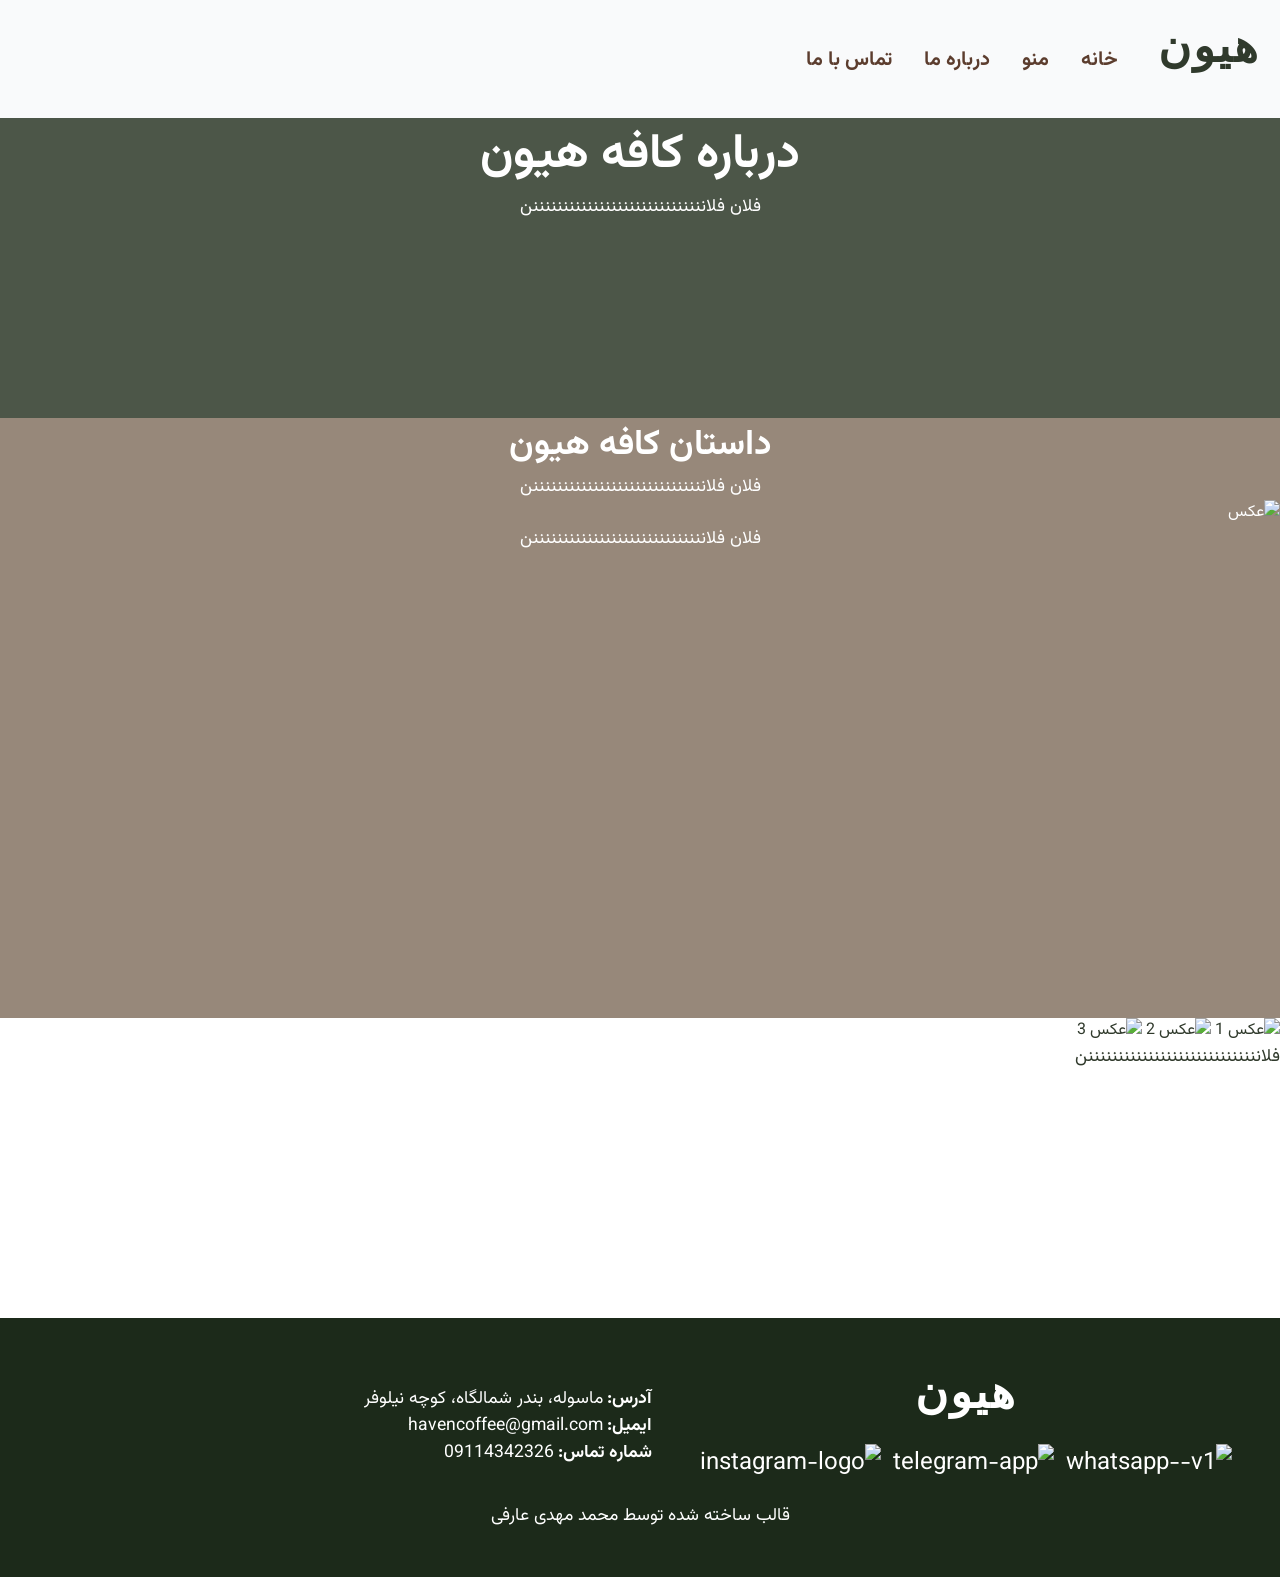
==== about.html @ e521d9e0 "feat: add initial structure for about page" ====
<!DOCTYPE html>
<html lang="fa">

<head>
    <meta charset="UTF-8">
    <meta name="viewport" content="width=device-width, initial-scale=1.0">
    <meta name="description"
        content="کافه هیون، فضایی کلاسیک و آرامش بخش برای لحظاتی به یاد ماندنی. چای و قهوه ای ناب، محیطی دنج و صمیمی.">
    <meta name="robots" content="index, follow">
    <link rel="canonical" href="https://havencoffee.com/about.html">
    <title>About Haven Coffee | درباره کافه هیون</title>
    <link rel="stylesheet" href="./assets/css/base.css">
    <link rel="stylesheet" href="./assets/css/about.css">
</head>

<body>
    <header>
        <a href="homepage.html" class="header-haven-logo haven-logo text-center">هیون</a>
        <input type="checkbox" id="menu-toggle" class="menu-toggle">
        <label for="menu-toggle" class="menu-icon">☰</label>
        <nav aria-label="ناوبری اصلی سایت">
            <ul class="menu-items">
                <li><a href="homepage.html">خانه</a></li>
                <li><a href="menu.html">منو</a></li>
                <li><a href="about.html" aria-current="page">درباره ما</a></li>
                <li><a href="#">تماس با ما</a></li>
            </ul>
        </nav>
    </header>

    <main>
        <section class="about-haven">
            <h1 class="text-center">درباره کافه هیون</h1>
            <p class="text-center">فلان فلانننننننننننننننننننننننننننننن</p>
        </section>
        <section class="story-haven">
            <h2 class="text-center">داستان کافه هیون</h2>
            <p class="text-center">فلان فلانننننننننننننننننننننننننننننن</p>
            <img src="س" alt="عکس">
            <p class="text-center">فلان فلانننننننننننننننننننننننننننننن</p>
        </section>
        <section class="digits">
            <img src="s" alt="عکس 1">
            <img src="s" alt="عکس 2">
            <img src="s" alt="عکس 3">
            <p>فلانننننننننننننننننننننننننننننن</p>
        </section>
    </main>

    <footer>
        <div class="footer-main">
            <div class="footer-main-logo">
                <div class="footer-haven-logo haven-logo" style="color: var(--color-text-light);">هیون</div>
                <div class="haven-socials">
                    <a href="https://web.whatsapp.com/" aria-label="واتساپ کافه هیون"><img width="40" height="40"
                            src="https://img.icons8.com/color/48/whatsapp--v1.png" alt="whatsapp--v1" /></a>
                    <a href="https://telegram.org/" aria-label="تلگرام کافه هیون"><img width="40" height="40"
                            src="https://img.icons8.com/fluency/48/telegram-app.png" alt="telegram-app" /></a>
                    <a href="https://www.instagram.com/" aria-label="اینستاگرام کافه هیون"><img width="40" height="40"
                            src="https://img.icons8.com/3d-fluency/94/instagram-logo.png" alt="instagram-logo" /></a>
                </div>
            </div>

            <div class="footer-main-address" itemscope itemtype="https://schema.org/Organization">
                <p><strong>آدرس: </strong><span itemprop="address">ماسوله، بندر شمالگاه، کوچه نیلوفر</span></p>
                <p><strong>ایمیل: </strong><a href="mailto:havencoffee@gmail.com"
                        itemprop="email">havencoffee@gmail.com</a></p>
                <p><strong>شماره تماس: </strong><a href="tel:+989114342326" itemprop="telephone">09114342326</a></p>
            </div>
        </div>
        <p class="footer-detail text-center">قالب ساخته شده توسط محمد مهدی عارفی</p>
    </footer>
</body>

</html>
---- assets/css/base.css ----
@font-face {
  font-family: 'Vazirmatn';
  src: url('../fonts/Vazirmatn[wght].woff2') format('woff2 supports variations'),
       url('../fonts/Vazirmatn[wght].woff2') format('woff2-variations');
  font-weight: 100 900;
  font-style: normal;
  font-display: swap;
}

@font-face {
    font-family: 'Parastoo';
    src: url('../fonts/Parastoo-VariableFont_wght.ttf') format('ttf supports variations'),
    url('../fonts/Parastoo-VariableFont_wght.ttf') format('ttf-variations');
    font-weight: 400 700;
    font-style: normal;
    font-display: swap;
}

:root
{
    --color-body: #F5F0EB;
    --color-primary: #303A2C;
    --color-secondary: #F9FAFB;
    --color-text-dark: #3E2C1B;
    --color-warm: #F5E6D3;  
    --color-dark: #1C2A1A;
    --color-text-light: #FFFFFF;   
    --color-link: #5C3D2E;       
    --color-caption: #6B4F3A;   
    --color-accent: #D4A46A;
    --color-purple-dark: #331633;
    --color-green-dark: #064606;
    --color-black: #000000;
    --color-white: #ffffff;
    --font-primary: Vazirmatn, 'Segoe UI', Tahoma, Geneva, Verdana, sans-serif;
    --font-logo: 'Parastoo', 'Segoe UI', Tahoma, Geneva, Verdana, sans-serif;
}

*, *::before, *::after
{
    padding: 0;
    margin: 0;
    box-sizing: border-box;
}

html
{
    scroll-behavior: smooth;
}

body
{
    font-family: var(--font-primary);
    background-color: var(--color-body);
    color: var(--color-primary);
    direction: rtl;
    text-align: right;
    min-height: 100vh;
}

a
{
    text-decoration: none;
}

ul
{
    list-style: none;
}

h1
{
    font-size: 3rem;
}

h2
{
    font-size: 2.2rem;
}

h3 
{
    font-size: 1.5rem;
    font-weight: 700;
}

p
{
    font-size: 1.1rem;
}

.haven-logo
{
    font-family: var(--font-logo);
    font-weight: 700;
    font-size: 2.8rem;
    color: var(--color-primary);
    letter-spacing: 2px;
    line-height: 1.2;
}

/* utility classes */
/* flex */
.flex-center-row
{
    display: flex;
    justify-content: center;
    align-items: center;
}
.flex-center-col
{
    display: flex;
    flex-direction: column;
    justify-content: center;
    align-items: center;
}

/* text */
.text-center
{
    text-align: center;
}

/* spacing */
.margin-bottom
{
    margin-bottom: 1rem;
}

/* header */
body > header
{
    background-color: var(--color-secondary);
    padding: 1.25rem;
    font-size: 1.25rem;
    font-weight: bold;
    display: flex;
    gap: 2.5rem;
}
.header-haven-logo
{
    margin-bottom: 1.5rem;
}
.menu-toggle 
{
    display: none;
}
.menu-icon 
{
    display: none; 
    font-size: 2rem;
    cursor: pointer;
    color: var(--color-link);
    user-select: none;
}
.menu-items
{
    display: flex;
    gap: 2rem;
    margin-top: 1.5rem;
}
.menu-items a
{
    color: var(--color-link);
    font-size: 1.25rem;
    transition: color 0.3s, border-bottom 0.3s;
    border-bottom: 2px solid transparent;
    padding-bottom: 0.25rem;
}
.menu-items a:hover 
{
    color: #B8860B;
    border-bottom-color: #B8860B;
}

/* footer */
footer
{
    background-color: var(--color-dark);
    color: var(--color-text-light);
    font-size: 1.5rem;
    padding: 3rem;
}
footer a
{
    color: var(--color-text-light);
    transition: opacity 0.3s;
}
footer a:hover 
{
    opacity: 0.8;
    text-decoration: underline;
}
.footer-main
{
    display: flex;
    flex-wrap: wrap;
}
.haven-socials
{
    margin-top: 1.5rem;
    display: flex;
    gap: 0.75rem;
}
.footer-main-logo
{
    margin-left: 3rem;
}
.footer-haven-logo
{
    text-align: center;
}
.social-logo
{
    width: 50px;
    height: 50px;
    border-radius: 10%;
}
.footer-main-address
{
    margin-top: 1.2rem;
}
.footer-detail
{
    margin-top: 1.25rem;
}

/* responsive */
@media (max-width: 1024px)
{
    /* header */
    .menu-icon
    {
        display: block;
    }
    nav
    {
        display: none;
        width: 100%;
    }
    .menu-toggle:checked ~ nav
    {
        display: block;
    }
    .menu-items
    {
        flex-direction: column;
        gap: 1rem;
        margin-top: 1rem;
        padding: 1rem;
        border-radius: 12px;
        box-shadow: 0 4px 12px rgba(0, 0, 0, 0.05);
    }
    .menu-items a 
    {
        font-size: 1.1rem;
        padding: 0.5rem 0;
        border-bottom: 1px solid rgba(0, 0, 0, 0.05);
    }
    body > header 
    {
        flex-wrap: wrap;
        justify-content: space-between;
        align-items: center;
        padding: 1rem;
    }
    .header-haven-logo 
    {
        margin-bottom: 0.8rem;
        font-size: 2rem;
    }

    /* footer */
    footer 
    {
        padding: 2rem 1rem;
    }
    .footer-main 
    {
        flex-direction: column; 
        align-items: center; 
        gap: 2rem;
    }
    .footer-main-logo 
    {
        margin-left: 0; 
        display: flex;
        flex-direction: column;
        align-items: center;
    }
    .footer-haven-logo
    {
        font-size: 2rem;
    }
    .haven-socials 
    {
        margin-top: 1rem;
        gap: 1rem;
    }
    .footer-main-address 
    {

        text-align: center;
        margin-bottom: 2rem;
    }
    .footer-detail 
    {
        margin-top: 1.5rem;
    }
}
---- assets/css/about.css ----
/* about */
.about-haven
{
    background-color: #4C5648;
    color: var(--color-white);
    height: 300px;
}
.story-haven
{
    background-color: #97887A;
    color: var(--color-white);
    height: 600px;
}
.digits
{
    background-color: var(--color-white);
    height: 300px;
}
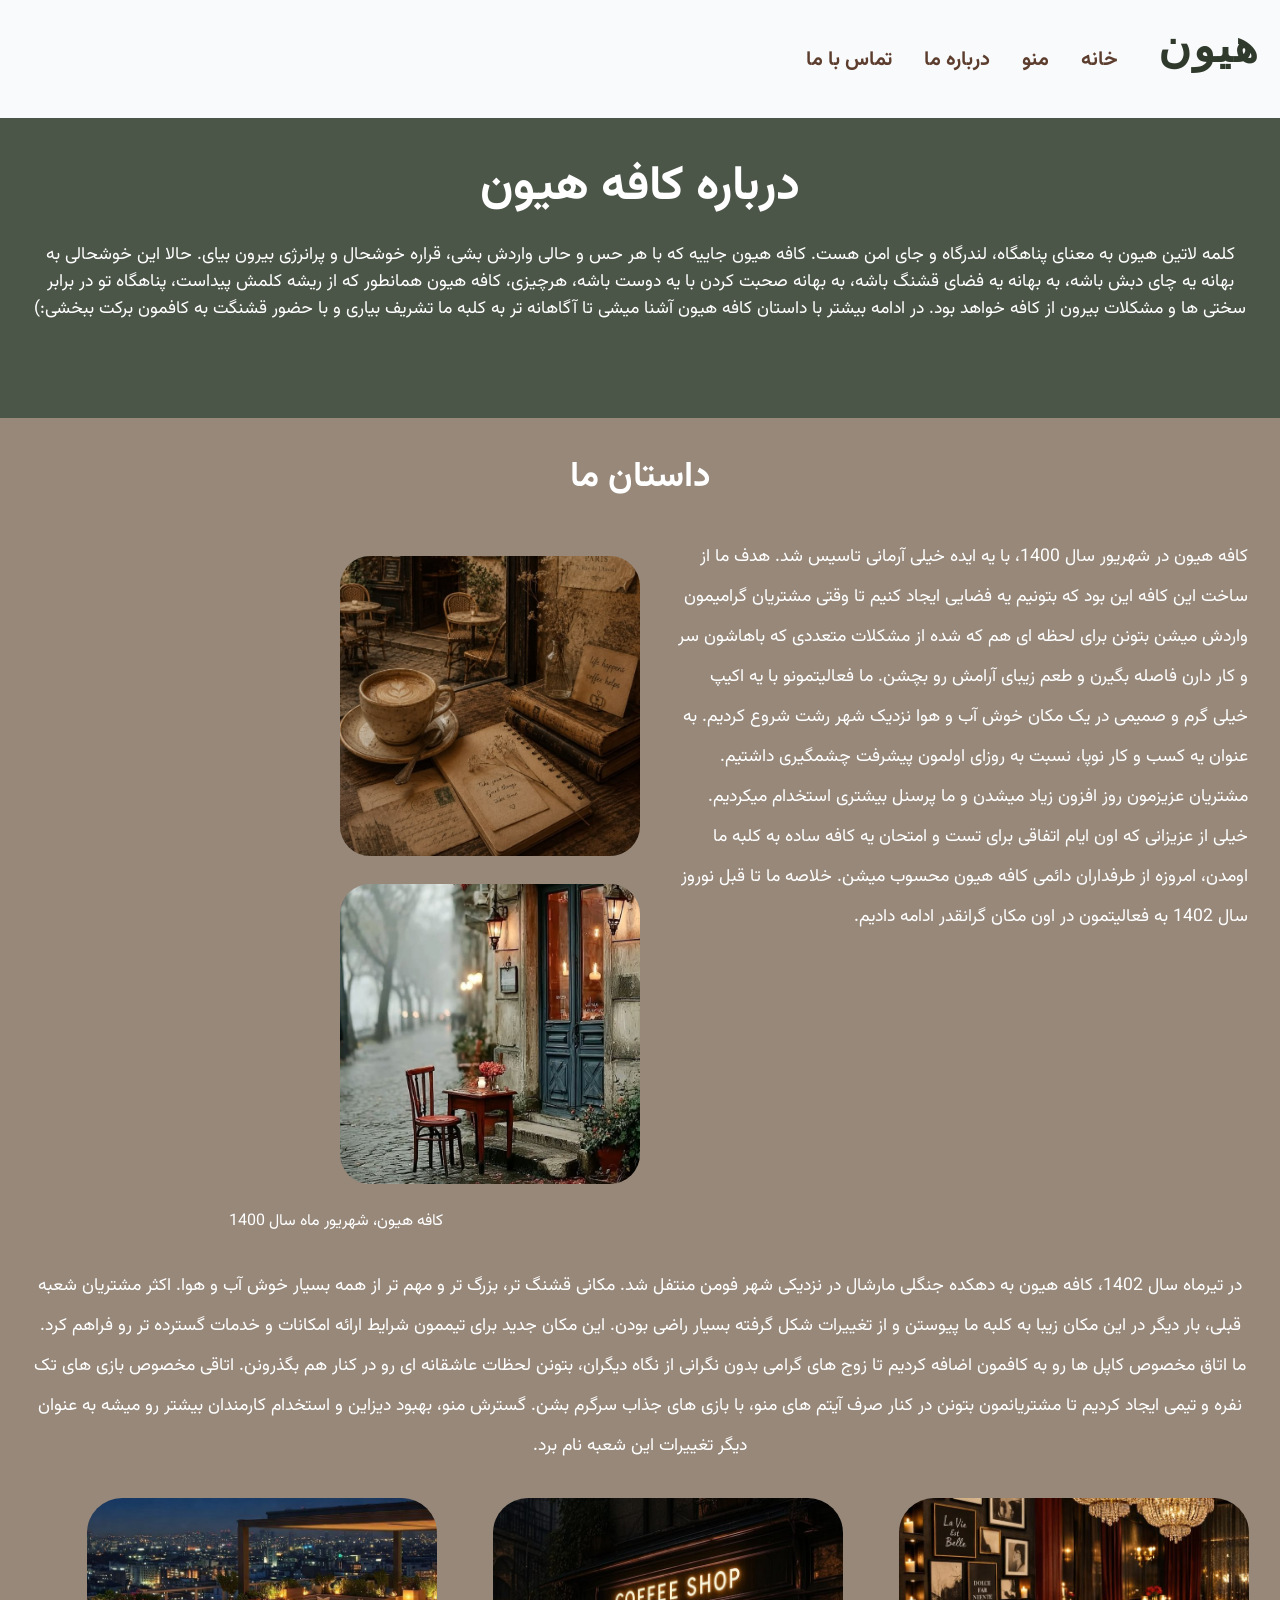
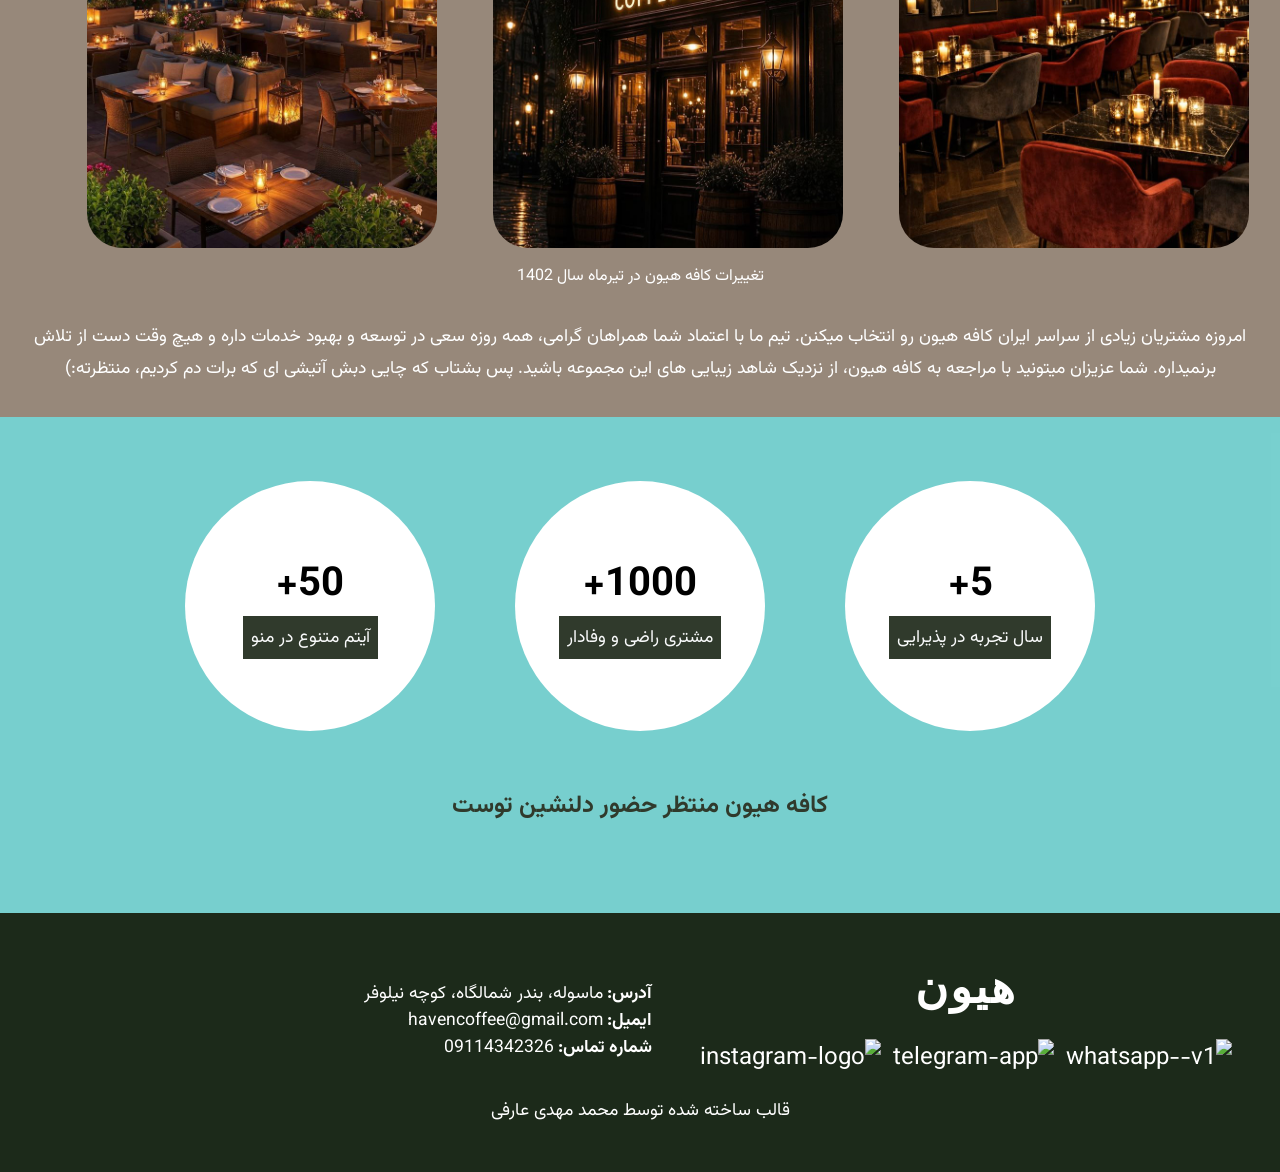
==== commit f3c8a126: "feat: add about page content and initial styles" ====
--- a/about.html
+++ b/about.html
@@ -31,19 +31,93 @@
     <main>
         <section class="about-haven">
             <h1 class="text-center">درباره کافه هیون</h1>
-            <p class="text-center">فلان فلانننننننننننننننننننننننننننننن</p>
+            <p class="text-center">کلمه لاتین هیون به معنای پناهگاه، لندرگاه و جای امن هست. کافه هیون جاییه که با هر
+                حس و حالی واردش بشی، قراره خوشحال و پرانرژی بیرون بیای.
+                حالا این خوشحالی به بهانه یه چای دبش باشه، به بهانه یه فضای قشنگ باشه، به بهانه صحبت کردن با یه دوست
+                باشه، هرچیزی، کافه هیون همانطور که از ریشه کلمش پیداست، پناهگاه تو در برابر سختی ها
+                و مشکلات بیرون از کافه خواهد بود. در ادامه بیشتر با داستان کافه هیون آشنا میشی تا آگاهانه تر
+                به کلبه ما تشریف بیاری و با حضور قشنگت به کافمون برکت ببخشی:)
+            </p>
         </section>
         <section class="story-haven">
-            <h2 class="text-center">داستان کافه هیون</h2>
-            <p class="text-center">فلان فلانننننننننننننننننننننننننننننن</p>
-            <img src="س" alt="عکس">
-            <p class="text-center">فلان فلانننننننننننننننننننننننننننننن</p>
+            <h2 class="text-center">داستان ما</h2>
+            <div class="story-1">
+                <div class="story-1-1">
+                    <p class="story-caption-1">کافه هیون در شهریور سال 1400، با یه ایده خیلی آرمانی تاسیس شد. هدف ما از
+                        ساخت این
+                        کافه این بود که
+                        بتونیم یه فضایی ایجاد کنیم تا وقتی مشتریان گرامیمون واردش میشن بتونن برای لحظه ای هم که
+                        شده
+                        از
+                        مشکلات
+                        متعددی که باهاشون سر و کار دارن فاصله بگیرن و طعم زیبای آرامش رو بچشن.
+                        ما فعالیتمونو با یه اکیپ خیلی گرم و صمیمی در یک مکان خوش آب و هوا نزدیک شهر رشت شروع کردیم.
+                        به عنوان یه کسب و کار نوپا، نسبت به روزای اولمون پیشرفت چشمگیری داشتیم.
+                        مشتریان عزیزمون روز افزون زیاد میشدن و ما پرسنل بیشتری استخدام میکردیم.
+                        خیلی از عزیزانی که اون ایام اتفاقی برای تست و امتحان یه کافه ساده به کلبه ما اومدن، امروزه از
+                        طرفداران دائمی
+                        کافه هیون محسوب میشن.
+
+                        خلاصه ما
+                        تا قبل نوروز سال 1402 به فعالیتمون در
+                        اون مکان گرانقدر ادامه دادیم.
+                    </p>
+                    <figure class="story-img-1">
+                        <img src="assets/images/haven-cofee2.jpg" alt="تصویر 1 از کافه هیون شهریور 1400">
+                        <img src="assets/images/haven-cofee1.jpg" alt="تصویر 2 از کافه هیون شهریور 1400">
+                        <figcaption class="story-img-caption-1">کافه هیون، شهریور ماه سال 1400</figcaption>
+                    </figure>
+                </div>
+                <div class="story-1-2">
+                    <p class="story-caption-2">در تیرماه سال 1402، کافه هیون به دهکده جنگلی مارشال در نزدیکی شهر فومن
+                        منتفل
+                        شد.
+                        مکانی قشنگ تر، بزرگ تر و مهم تر از همه بسیار خوش آب و هوا.
+                        اکثر مشتریان شعبه قبلی، بار دیگر در این مکان زیبا به کلبه ما پیوستن و از تغییرات شکل گرفته بسیار
+                        راضی
+                        بودن. این مکان جدید برای تیممون شرایط ارائه امکانات و خدمات گسترده تر رو فراهم کرد. ما اتاق
+                        مخصوص کاپل ها رو به کافمون اضافه کردیم تا زوج های گرامی
+                        بدون نگرانی از نگاه دیگران، بتونن لحظات عاشقانه ای رو در کنار هم بگذرونن. اتاقی مخصوص بازی های
+                        تک نفره و تیمی ایجاد کردیم
+                        تا مشتریانمون بتونن در کنار صرف آیتم های منو، با بازی های جذاب سرگرم بشن. گسترش منو، بهبود
+                        دیزاین و استخدام کارمندان بیشتر رو میشه به عنوان دیگر تغییرات این شعبه نام برد.
+                    </p>
+                    <figure class="story-img-2">
+                        <div class="flex-center-row">
+                            <img src="assets/images/haven-cofee6.jpg" alt="تصویر 1 از کافه هیون تیر 1402">
+                            <img src="assets/images/haven-cofee3.jpg" alt="تصویر 2 از کافه هیون تیر 1402">
+                            <img src="assets/images/haven-cofee4.jpg" alt="تصویر 3 از کافه هیون تیر 1402">
+                        </div>
+                        <figcaption class="story-img-caption-2">تغییرات کافه هیون در تیرماه سال 1402</figcaption>
+                    </figure>
+                    <p class="story-caption-3">امروزه مشتریان زیادی از سراسر ایران کافه هیون رو انتخاب میکنن. تیم ما با
+                        اعتماد شما همراهان
+                        گرامی، همه روزه سعی در توسعه و بهبود
+                        خدمات داره و هیچ وقت دست از تلاش برنمیداره. شما عزیزان میتونید با مراجعه به کافه هیون، از نزدیک
+                        شاهد زیبایی های این مجموعه باشید. پس بشتاب که چایی دبش آتیشی ای که برات دم کردیم، منتظرته:)
+                    </p>
+                </div>
+
+            </div>
+
+
         </section>
         <section class="digits">
-            <img src="s" alt="عکس 1">
-            <img src="s" alt="عکس 2">
-            <img src="s" alt="عکس 3">
-            <p>فلانننننننننننننننننننننننننننننن</p>
+            <article>
+                <div>
+                    <p class="digit-number">5+</p>
+                    <p class="digit-text">سال تجربه در پذیرایی</p>
+                </div>
+                <div>
+                    <p class="digit-number">1000+</p>
+                    <p class="digit-text">مشتری راضی و وفادار</p>
+                </div>
+                <div>
+                    <p class="digit-number">50+</p>
+                    <p class="digit-text">آیتم متنوع در منو</p>
+                </div>
+            </article>
+            <p class="text-center invite">کافه هیون منتظر حضور دلنشین توست</p>
         </section>
     </main>
 
--- a/assets/css/about.css
+++ b/assets/css/about.css
@@ -1,18 +1,124 @@
 /* about */
+.about-haven p
+{
+    margin-top: 1rem;
+}
 .about-haven
 {
     background-color: #4C5648;
     color: var(--color-white);
     height: 300px;
+    padding: 2rem;
 }
+
+/* story */
 .story-haven
 {
     background-color: #97887A;
     color: var(--color-white);
-    height: 600px;
+    height: auto;
+    padding: 2rem;
 }
+.story-1
+{
+    margin-top: 2rem;
+}
+.story-caption-1
+{
+    line-height: 2.5rem;
+    margin-left: 2rem;
+}
+.story-1-1
+{
+    display: grid;
+    grid-template-columns: 1fr 1fr;
+}
+.story-img-1 img
+{
+    width: 300px;
+    height: 300px;
+    border-radius: 10%;
+    margin-top: 1.2rem;
+}
+.story-img-1 > img
+{
+    margin-left: 2.5rem;
+}
+.story-img-caption-1, .story-img-caption-2
+{
+    text-align: center;
+    margin-top: 1rem;
+}
+.story-1-2
+{
+    margin-top: 2rem;
+}
+.story-caption-2
+{
+    line-height: 2.5rem;
+    text-align: center;
+}
+.story-img-2 img
+{
+    margin-left: 3.5rem;
+    margin-top: 2rem;
+    width: 350px;
+    height: 350px;
+    border-radius: 10%;
+}
+.story-caption-3
+{
+    margin-top: 2rem;
+    text-align: center;
+    line-height: 2rem;
+}
+
+/* digits and invitation */
 .digits
 {
+    background-color: #51c6c6c3;
+    height: auto;
+    padding: 2rem;
+    
+}
+.digits div
+{
+    margin-top: 2rem;
     background-color: var(--color-white);
-    height: 300px;
+    width: 250px;
+    height: 250px;
+    border-radius: 50%; 
+    display: flex;
+    flex-direction: column;
+    justify-content: center;
+    align-items: center;
+    color: var(--color-black);
+}
+.digit-number
+{
+    font-size: 2.5rem;
+    font-weight: 700;
+    display: flex;
+    justify-content: center;
+    align-items: center;
+}
+.digit-text
+{
+    background-color: var(--color-primary);
+    padding: 0.5rem;
+    color: var(--color-secondary);
+}
+.digits article
+{
+    display: flex;
+    justify-content: center;
+    align-items: center;
+    gap: 5rem;
+}
+.invite
+{
+    margin-top: 3.5rem;
+    margin-bottom: 3.5rem;
+    font-size: 1.5rem;
+    font-weight: bold;
 }
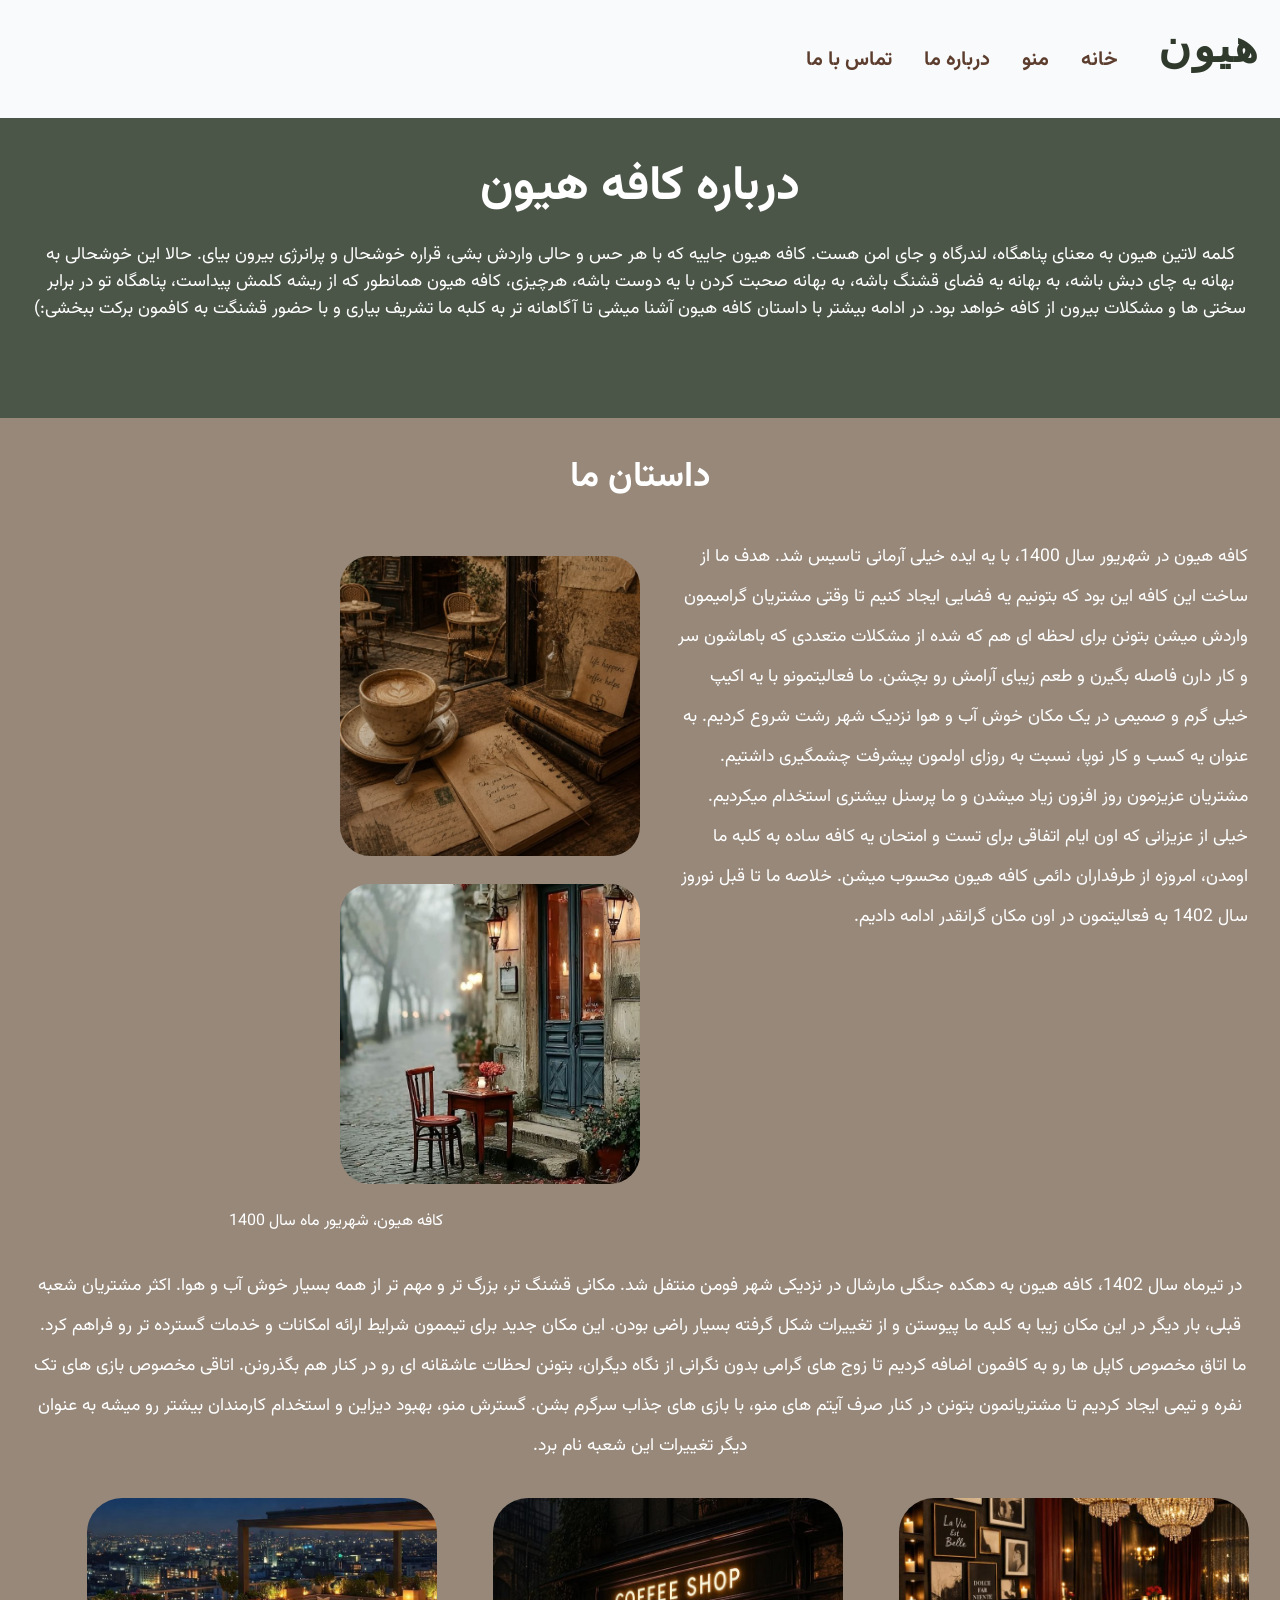
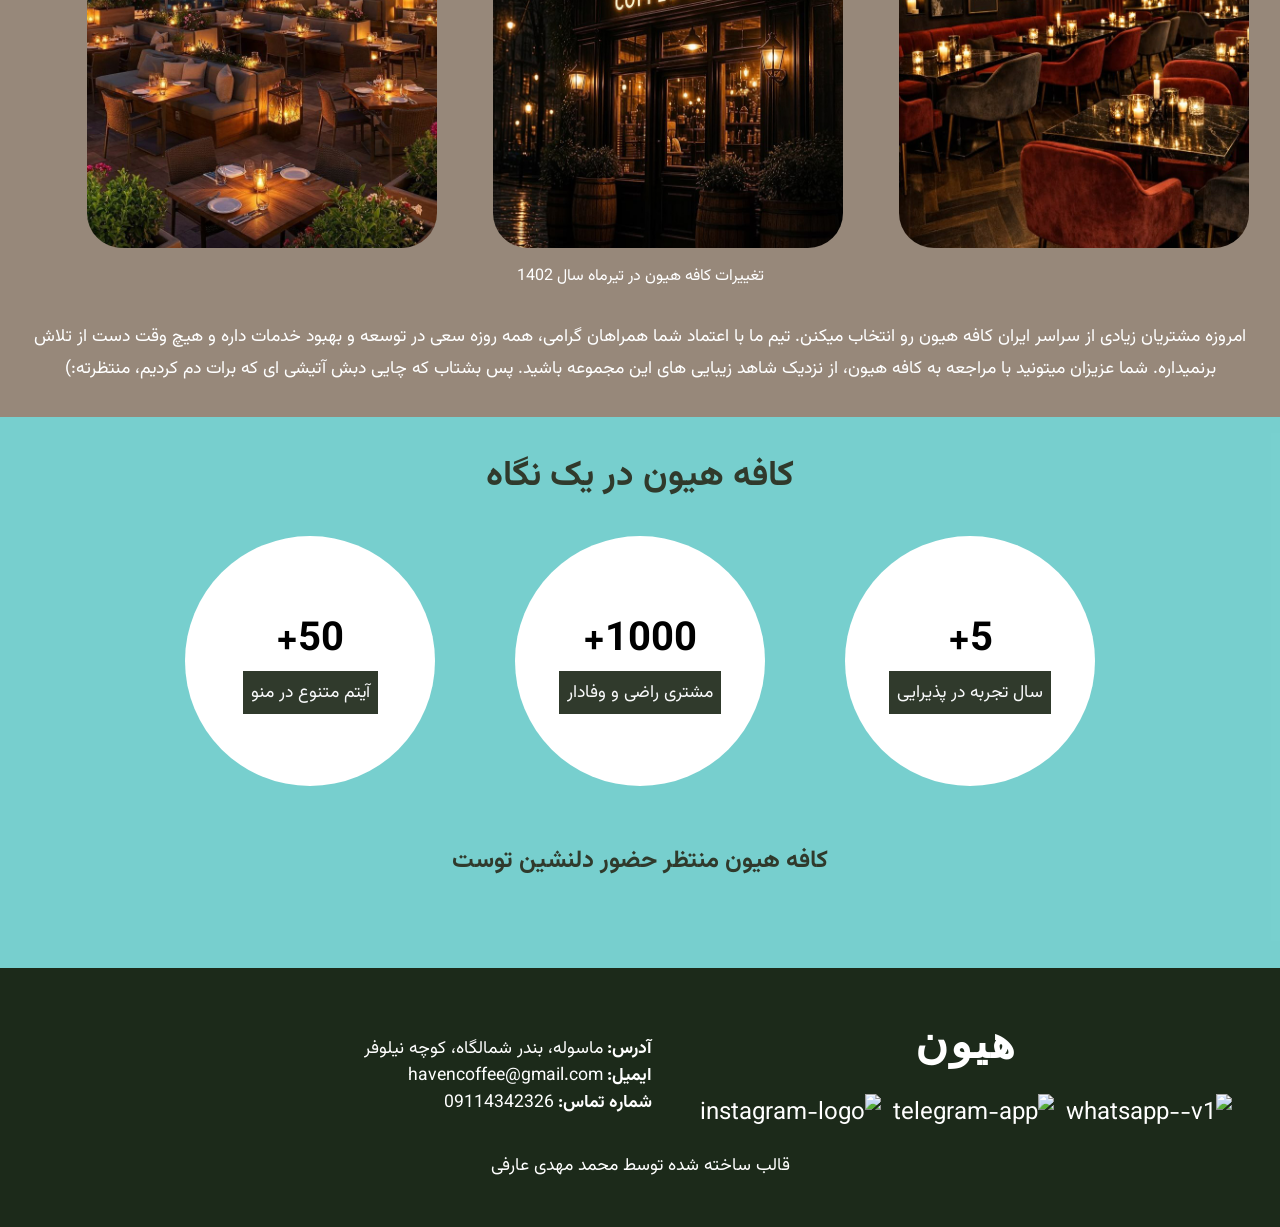
==== commit ab4b3ac7: "refactor: improve about page HTML semantics and accessibility" ====
--- a/about.html
+++ b/about.html
@@ -63,8 +63,10 @@
                         اون مکان گرانقدر ادامه دادیم.
                     </p>
                     <figure class="story-img-1">
-                        <img src="assets/images/haven-cofee2.jpg" alt="تصویر 1 از کافه هیون شهریور 1400">
-                        <img src="assets/images/haven-cofee1.jpg" alt="تصویر 2 از کافه هیون شهریور 1400">
+                        <img src="assets/images/haven-cofee2.jpg" alt="تصویر 1 از کافه هیون شهریور 1400" loading="lazy"
+                            decoding="async">
+                        <img src="assets/images/haven-cofee1.jpg" alt="تصویر 2 از کافه هیون شهریور 1400" loading="lazy"
+                            decoding="async">
                         <figcaption class="story-img-caption-1">کافه هیون، شهریور ماه سال 1400</figcaption>
                     </figure>
                 </div>
@@ -84,9 +86,12 @@
                     </p>
                     <figure class="story-img-2">
                         <div class="flex-center-row">
-                            <img src="assets/images/haven-cofee6.jpg" alt="تصویر 1 از کافه هیون تیر 1402">
-                            <img src="assets/images/haven-cofee3.jpg" alt="تصویر 2 از کافه هیون تیر 1402">
-                            <img src="assets/images/haven-cofee4.jpg" alt="تصویر 3 از کافه هیون تیر 1402">
+                            <img src="assets/images/haven-cofee6.jpg" alt="تصویر 1 از کافه هیون تیر 1402" loading="lazy"
+                                decoding="async">
+                            <img src="assets/images/haven-cofee3.jpg" alt="تصویر 2 از کافه هیون تیر 1402" loading="lazy"
+                                decoding="async">
+                            <img src="assets/images/haven-cofee4.jpg" alt="تصویر 3 از کافه هیون تیر 1402" loading="lazy"
+                                decoding="async">
                         </div>
                         <figcaption class="story-img-caption-2">تغییرات کافه هیون در تیرماه سال 1402</figcaption>
                     </figure>
@@ -103,20 +108,21 @@
 
         </section>
         <section class="digits">
-            <article>
-                <div>
+            <h2 class="text-center">کافه هیون در یک نگاه</h2>
+            <div class="digits-cards">
+                <article>
                     <p class="digit-number">5+</p>
                     <p class="digit-text">سال تجربه در پذیرایی</p>
-                </div>
-                <div>
+                </article>
+                <article>
                     <p class="digit-number">1000+</p>
                     <p class="digit-text">مشتری راضی و وفادار</p>
-                </div>
-                <div>
+                </article>
+                <article>
                     <p class="digit-number">50+</p>
                     <p class="digit-text">آیتم متنوع در منو</p>
-                </div>
-            </article>
+                </article>
+            </div>
             <p class="text-center invite">کافه هیون منتظر حضور دلنشین توست</p>
         </section>
     </main>
--- a/assets/css/about.css
+++ b/assets/css/about.css
@@ -81,7 +81,7 @@
     padding: 2rem;
     
 }
-.digits div
+.digits-cards article
 {
     margin-top: 2rem;
     background-color: var(--color-white);
@@ -108,7 +108,7 @@
     padding: 0.5rem;
     color: var(--color-secondary);
 }
-.digits article
+.digits-cards
 {
     display: flex;
     justify-content: center;
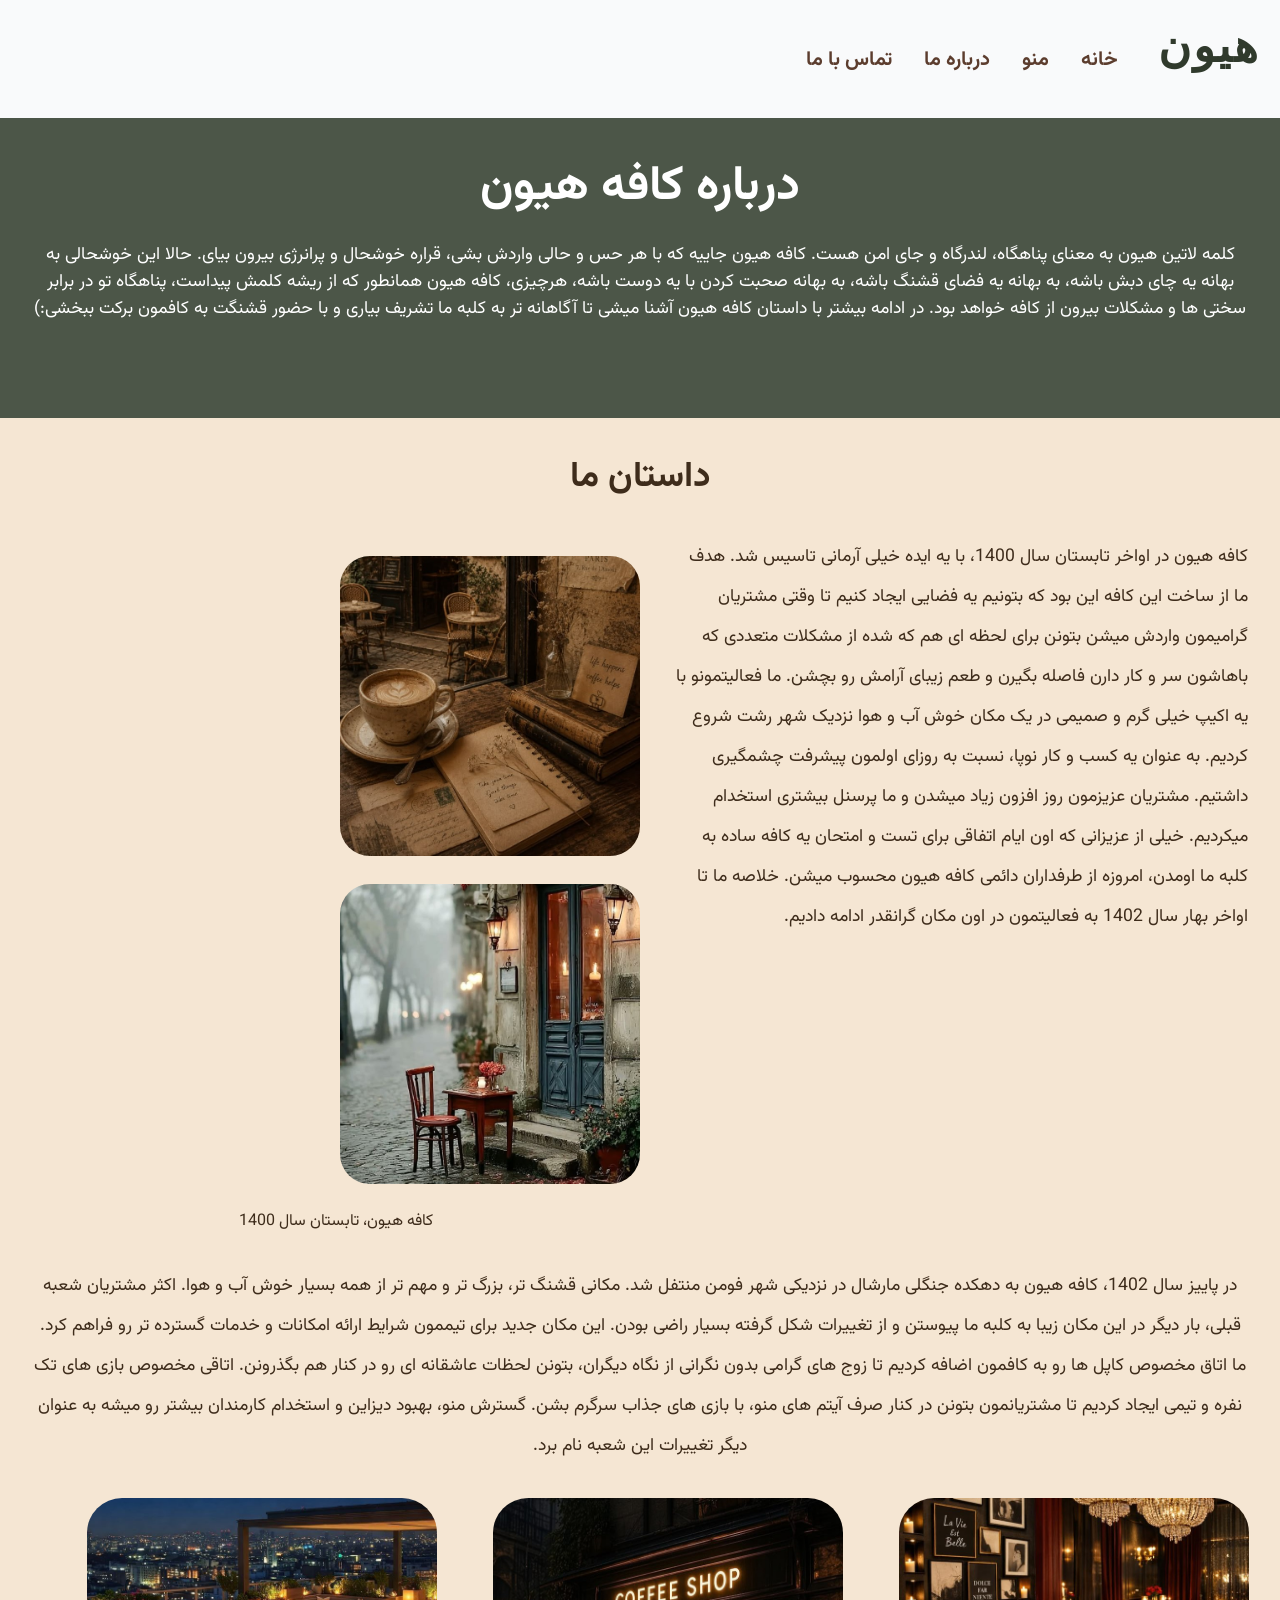
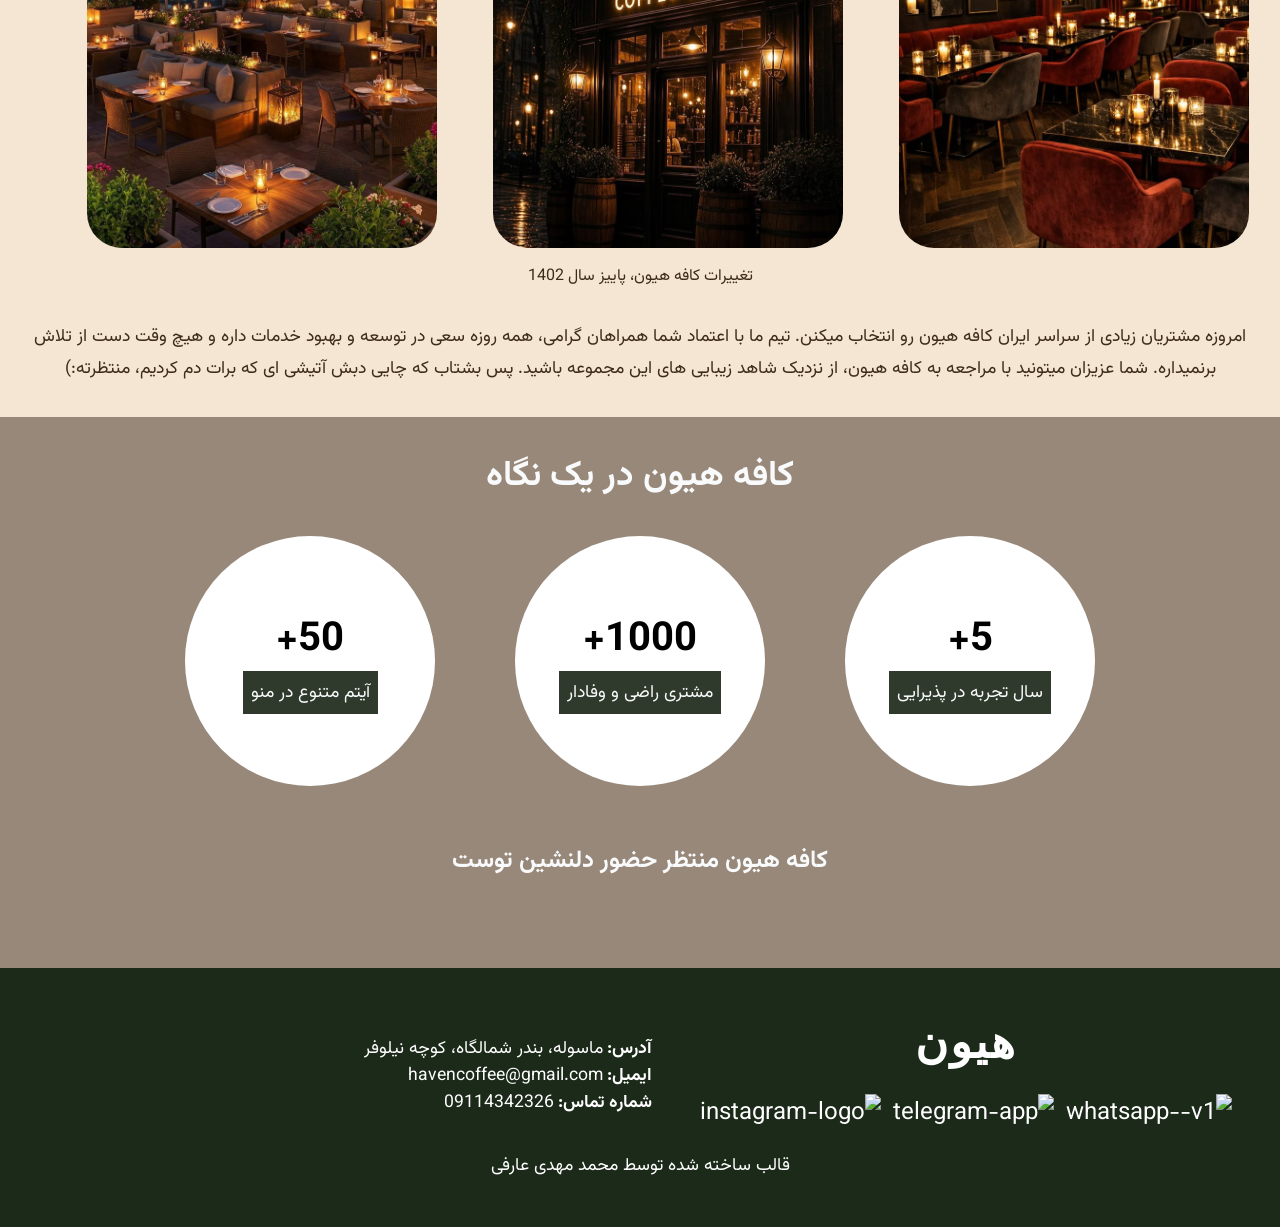
==== commit 9bf09d94: "feat: complete about page with responsive design and final content" ====
--- a/about.html
+++ b/about.html
@@ -43,7 +43,8 @@
             <h2 class="text-center">داستان ما</h2>
             <div class="story-1">
                 <div class="story-1-1">
-                    <p class="story-caption-1">کافه هیون در شهریور سال 1400، با یه ایده خیلی آرمانی تاسیس شد. هدف ما از
+                    <p class="story-caption-1">کافه هیون در اواخر تابستان سال 1400، با یه ایده خیلی آرمانی تاسیس شد. هدف
+                        ما از
                         ساخت این
                         کافه این بود که
                         بتونیم یه فضایی ایجاد کنیم تا وقتی مشتریان گرامیمون واردش میشن بتونن برای لحظه ای هم که
@@ -59,19 +60,19 @@
                         کافه هیون محسوب میشن.
 
                         خلاصه ما
-                        تا قبل نوروز سال 1402 به فعالیتمون در
+                        تا اواخر بهار سال 1402 به فعالیتمون در
                         اون مکان گرانقدر ادامه دادیم.
                     </p>
                     <figure class="story-img-1">
-                        <img src="assets/images/haven-cofee2.jpg" alt="تصویر 1 از کافه هیون شهریور 1400" loading="lazy"
+                        <img src="assets/images/haven-cofee2.jpg" alt="تصویر 1 از کافه هیون تابستان 1400" loading="lazy"
                             decoding="async">
-                        <img src="assets/images/haven-cofee1.jpg" alt="تصویر 2 از کافه هیون شهریور 1400" loading="lazy"
+                        <img src="assets/images/haven-cofee1.jpg" alt="تصویر 2 از کافه هیون تابستان 1400" loading="lazy"
                             decoding="async">
-                        <figcaption class="story-img-caption-1">کافه هیون، شهریور ماه سال 1400</figcaption>
+                        <figcaption class="story-img-caption-1">کافه هیون، تابستان سال 1400</figcaption>
                     </figure>
                 </div>
                 <div class="story-1-2">
-                    <p class="story-caption-2">در تیرماه سال 1402، کافه هیون به دهکده جنگلی مارشال در نزدیکی شهر فومن
+                    <p class="story-caption-2">در پاییز سال 1402، کافه هیون به دهکده جنگلی مارشال در نزدیکی شهر فومن
                         منتفل
                         شد.
                         مکانی قشنگ تر، بزرگ تر و مهم تر از همه بسیار خوش آب و هوا.
@@ -86,14 +87,14 @@
                     </p>
                     <figure class="story-img-2">
                         <div class="flex-center-row">
-                            <img src="assets/images/haven-cofee6.jpg" alt="تصویر 1 از کافه هیون تیر 1402" loading="lazy"
-                                decoding="async">
-                            <img src="assets/images/haven-cofee3.jpg" alt="تصویر 2 از کافه هیون تیر 1402" loading="lazy"
-                                decoding="async">
-                            <img src="assets/images/haven-cofee4.jpg" alt="تصویر 3 از کافه هیون تیر 1402" loading="lazy"
-                                decoding="async">
+                            <img src="assets/images/haven-cofee6.jpg" alt="تصویر 1 از کافه هیون پاییز 1402"
+                                loading="lazy" decoding="async">
+                            <img src="assets/images/haven-cofee3.jpg" alt="تصویر 2 از کافه هیون پاییز 1402"
+                                loading="lazy" decoding="async">
+                            <img src="assets/images/haven-cofee4.jpg" alt="تصویر 3 از کافه هیون پاییز 1402"
+                                loading="lazy" decoding="async">
                         </div>
-                        <figcaption class="story-img-caption-2">تغییرات کافه هیون در تیرماه سال 1402</figcaption>
+                        <figcaption class="story-img-caption-2">تغییرات کافه هیون، پاییز سال 1402</figcaption>
                     </figure>
                     <p class="story-caption-3">امروزه مشتریان زیادی از سراسر ایران کافه هیون رو انتخاب میکنن. تیم ما با
                         اعتماد شما همراهان
--- a/assets/css/base.css
+++ b/assets/css/base.css
@@ -32,6 +32,9 @@
     --color-green-dark: #064606;
     --color-black: #000000;
     --color-white: #ffffff;
+    --color-about-hero: #4C5648;
+    --color-story: #97887A;
+    --color-digits: #51c6c6c3;
     --font-primary: Vazirmatn, 'Segoe UI', Tahoma, Geneva, Verdana, sans-serif;
     --font-logo: 'Parastoo', 'Segoe UI', Tahoma, Geneva, Verdana, sans-serif;
 }
--- a/assets/css/about.css
+++ b/assets/css/about.css
@@ -5,17 +5,17 @@
 }
 .about-haven
 {
-    background-color: #4C5648;
+    background-color: var(--color-about-hero);
     color: var(--color-white);
-    height: 300px;
+    height: 18.75rem;
     padding: 2rem;
 }
 
 /* story */
 .story-haven
 {
-    background-color: #97887A;
-    color: var(--color-white);
+    background-color: var(--color-warm);
+    color: var(--color-text-dark);
     height: auto;
     padding: 2rem;
 }
@@ -35,8 +35,8 @@
 }
 .story-img-1 img
 {
-    width: 300px;
-    height: 300px;
+    width: 18.75rem;
+    height: 18.75rem;
     border-radius: 10%;
     margin-top: 1.2rem;
 }
@@ -62,8 +62,8 @@
 {
     margin-left: 3.5rem;
     margin-top: 2rem;
-    width: 350px;
-    height: 350px;
+    width: 21.875rem;
+    height: 21.875rem;
     border-radius: 10%;
 }
 .story-caption-3
@@ -76,17 +76,18 @@
 /* digits and invitation */
 .digits
 {
-    background-color: #51c6c6c3;
+    background-color: var(--color-story);
     height: auto;
     padding: 2rem;
+    color: var(--color-secondary);
     
 }
 .digits-cards article
 {
     margin-top: 2rem;
     background-color: var(--color-white);
-    width: 250px;
-    height: 250px;
+    width: 15.625rem;
+    height: 15.625rem;
     border-radius: 50%; 
     display: flex;
     flex-direction: column;
@@ -121,4 +122,124 @@
     margin-bottom: 3.5rem;
     font-size: 1.5rem;
     font-weight: bold;
+}
+
+/* responsive */
+@media (max-width: 1024px)
+{
+    .about-haven
+    {
+        height: auto;
+        padding: 2rem 1.5rem;
+    }
+    .story-haven
+    {
+        padding: 2rem 1.5rem;
+    }
+    .story-1-1
+    {
+        grid-template-columns: 1fr;
+        gap: 2rem;
+    }
+    .story-caption-1
+    {
+        margin-left: 0;
+    }
+    .story-img-1 img,
+    .story-img-2 img
+    {
+        width: 100%;
+        max-width: 21.875rem;
+        height: auto;
+        margin-left: 0;
+    }
+    .story-img-1 > img
+    {
+        margin-left: 0;
+    }
+    .story-img-2 img
+    {
+        margin-left: 0;
+    }
+    .digits-cards
+    {
+        flex-wrap: wrap;
+        gap: 2rem;
+    }
+    .digits-cards article
+    {
+        width: 13rem;
+        height: 13rem;
+    }
+}
+
+@media (max-width: 600px)
+{
+    .about-haven
+    {
+        padding: 2rem 1rem;
+    }
+    .story-haven
+    {
+        padding: 2rem 1rem;
+    }
+    .story-caption-1,
+    .story-caption-2,
+    .story-caption-3
+    {
+        line-height: 1.8;
+        font-size: 1rem;
+    }
+    .story-img-1 img,
+    .story-img-2 img
+    {
+        max-width: 100%;
+    }
+    .story-img-1 > img
+    {
+        margin-left: 0;
+    }
+    .story-img-2 img
+    {
+        margin-left: 0;
+        margin-top: 1rem;
+    }
+    .story-img-2 .flex-center-row
+    {
+        flex-direction: column;
+        gap: 1rem;
+    }
+    .digits-cards
+    {
+        flex-direction: column;
+        gap: 0.5rem;
+    }
+    .digits-cards article
+    {
+        width: 13rem;
+        height: 13rem;
+    }
+    .digit-number
+    {
+        font-size: 2rem;
+    }
+    .digit-text
+    {
+        font-size: 0.9rem;
+    }
+    .invite
+    {
+        font-size: 1.2rem;
+        margin-top: 2rem;
+        margin-bottom: 2rem;
+    }
+    .about-haven h1
+    {
+        font-size: 2rem;
+    }
+    .story-haven h2,
+    .digits h2
+    {
+        font-size: 1.6rem;
+    }
 }
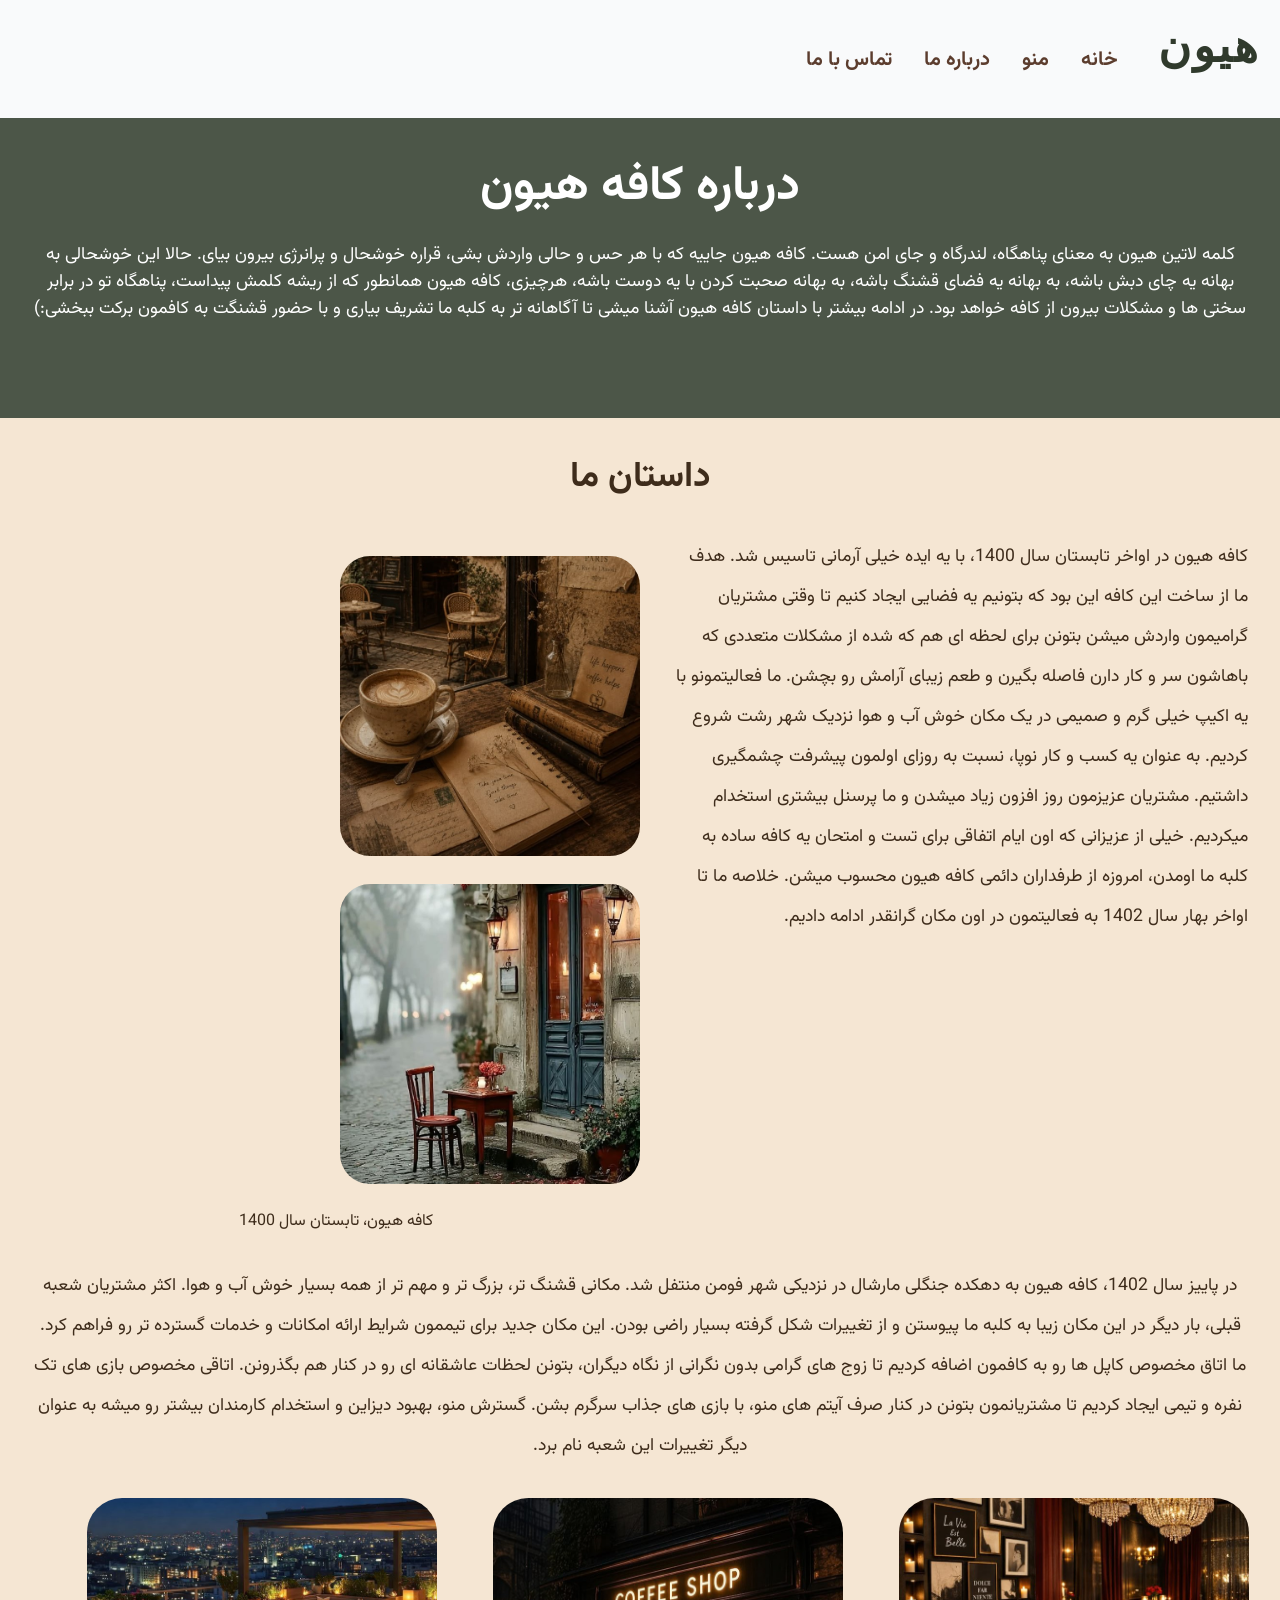
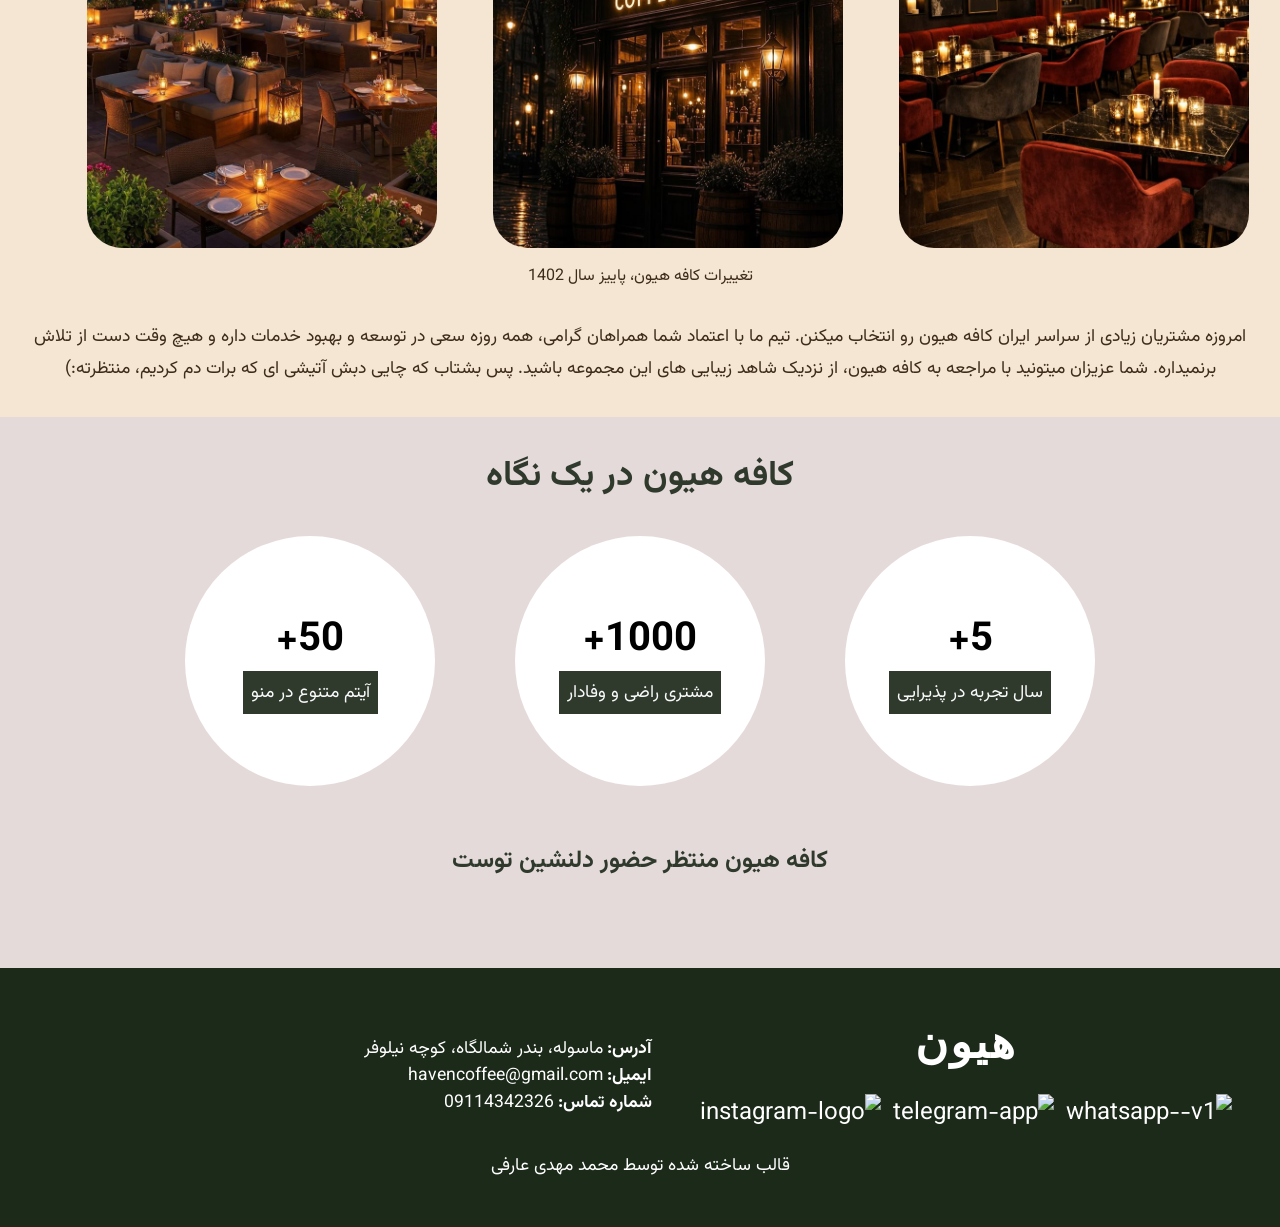
==== commit d367bb2e: "feat: add contact page with basic structure and styles" ====
--- a/about.html
+++ b/about.html
@@ -5,7 +5,7 @@
     <meta charset="UTF-8">
     <meta name="viewport" content="width=device-width, initial-scale=1.0">
     <meta name="description"
-        content="کافه هیون، فضایی کلاسیک و آرامش بخش برای لحظاتی به یاد ماندنی. چای و قهوه ای ناب، محیطی دنج و صمیمی.">
+        content="داستان کافه هیون از یک ایده‌ ی ساده تا تبدیل شدن به پناهگاهی برای آرامش. با تاریخچه، ارزش‌ ها و فضای منحصر به‌ فرد ما آشنا شوید.">
     <meta name="robots" content="index, follow">
     <link rel="canonical" href="https://havencoffee.com/about.html">
     <title>About Haven Coffee | درباره کافه هیون</title>
@@ -23,7 +23,7 @@
                 <li><a href="homepage.html">خانه</a></li>
                 <li><a href="menu.html">منو</a></li>
                 <li><a href="about.html" aria-current="page">درباره ما</a></li>
-                <li><a href="#">تماس با ما</a></li>
+                <li><a href="contact.html">تماس با ما</a></li>
             </ul>
         </nav>
     </header>
--- a/assets/css/base.css
+++ b/assets/css/base.css
@@ -33,8 +33,10 @@
     --color-black: #000000;
     --color-white: #ffffff;
     --color-about-hero: #4C5648;
-    --color-story: #97887A;
-    --color-digits: #51c6c6c3;
+    --color-digits: #e5dada;
+    --color-contact-hero: #2b3528;
+    --color-contact-content: #640f0f;
+    --color-contact-map: #EAEAE5;
     --font-primary: Vazirmatn, 'Segoe UI', Tahoma, Geneva, Verdana, sans-serif;
     --font-logo: 'Parastoo', 'Segoe UI', Tahoma, Geneva, Verdana, sans-serif;
 }
--- a/assets/css/about.css
+++ b/assets/css/about.css
@@ -76,10 +76,10 @@
 /* digits and invitation */
 .digits
 {
-    background-color: var(--color-story);
+    background-color: var(--color-digits);
     height: auto;
     padding: 2rem;
-    color: var(--color-secondary);
+    color: var(--color-primary);
     
 }
 .digits-cards article
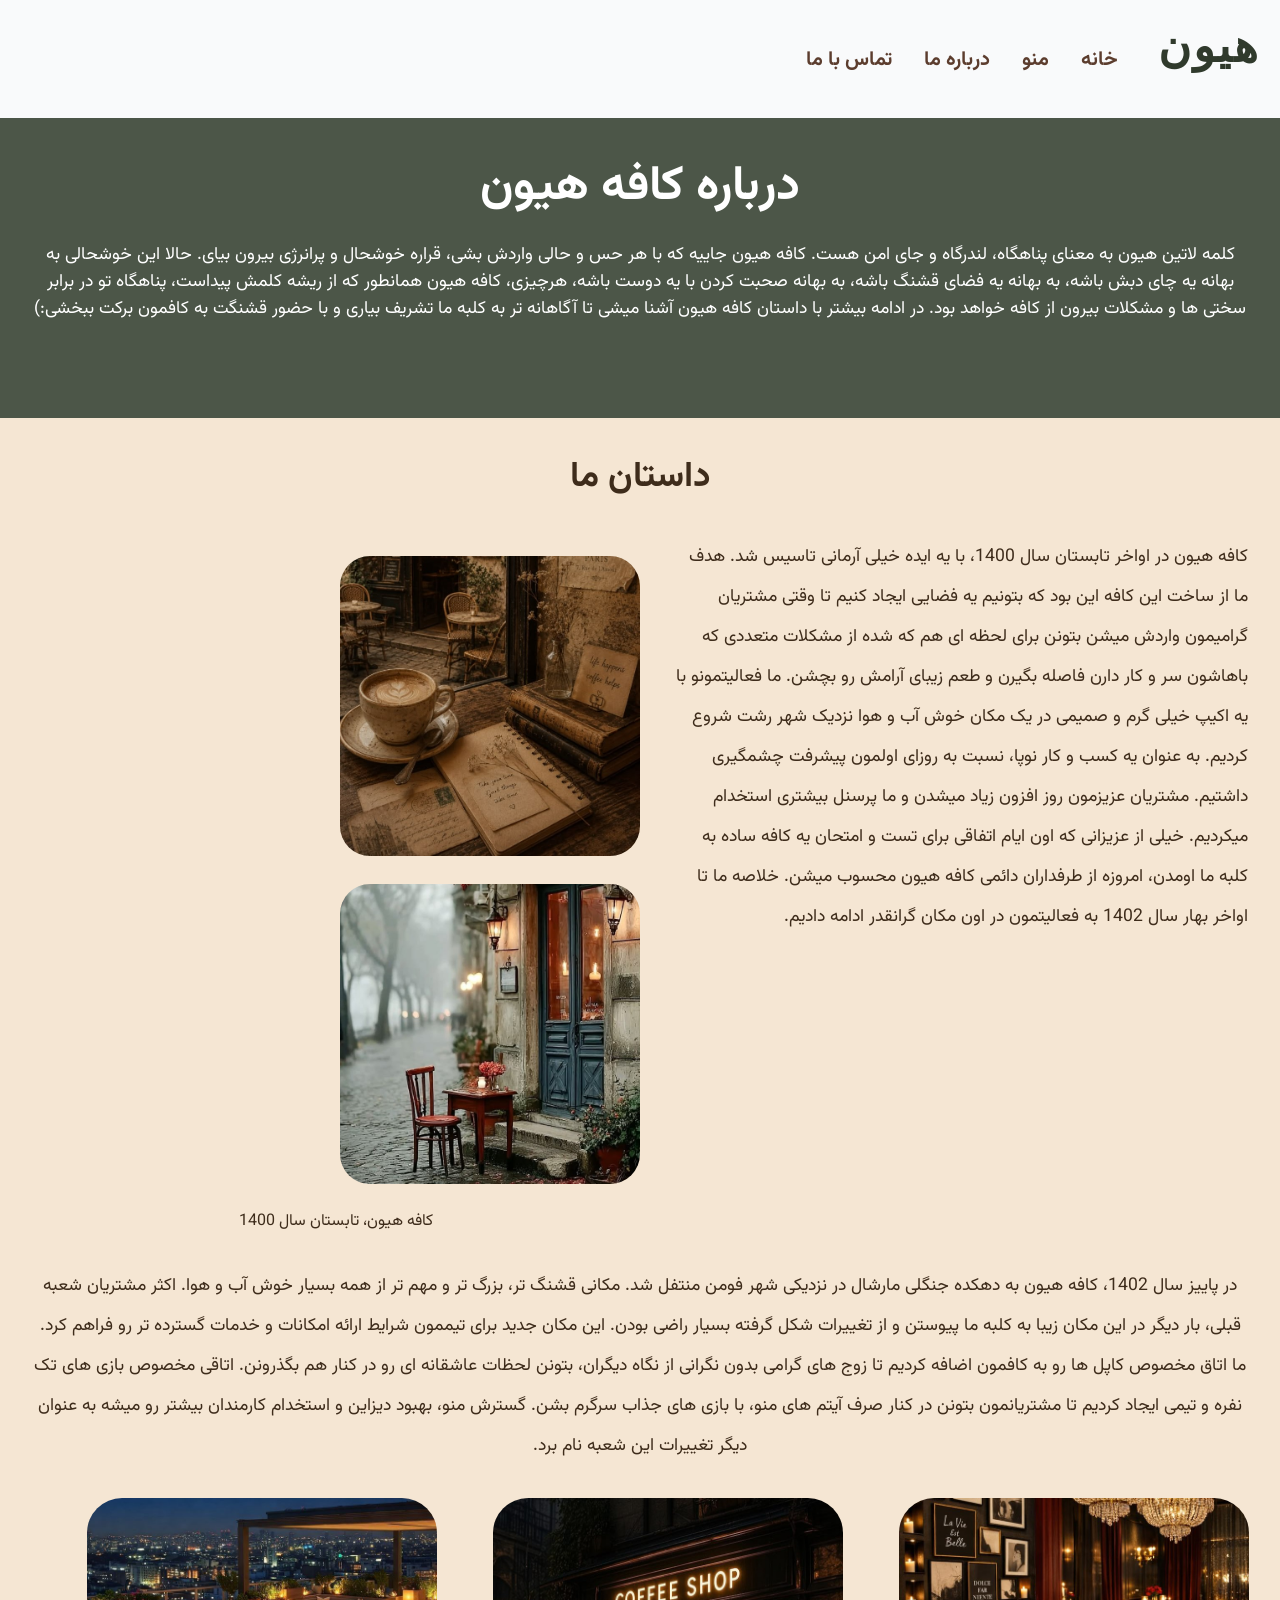
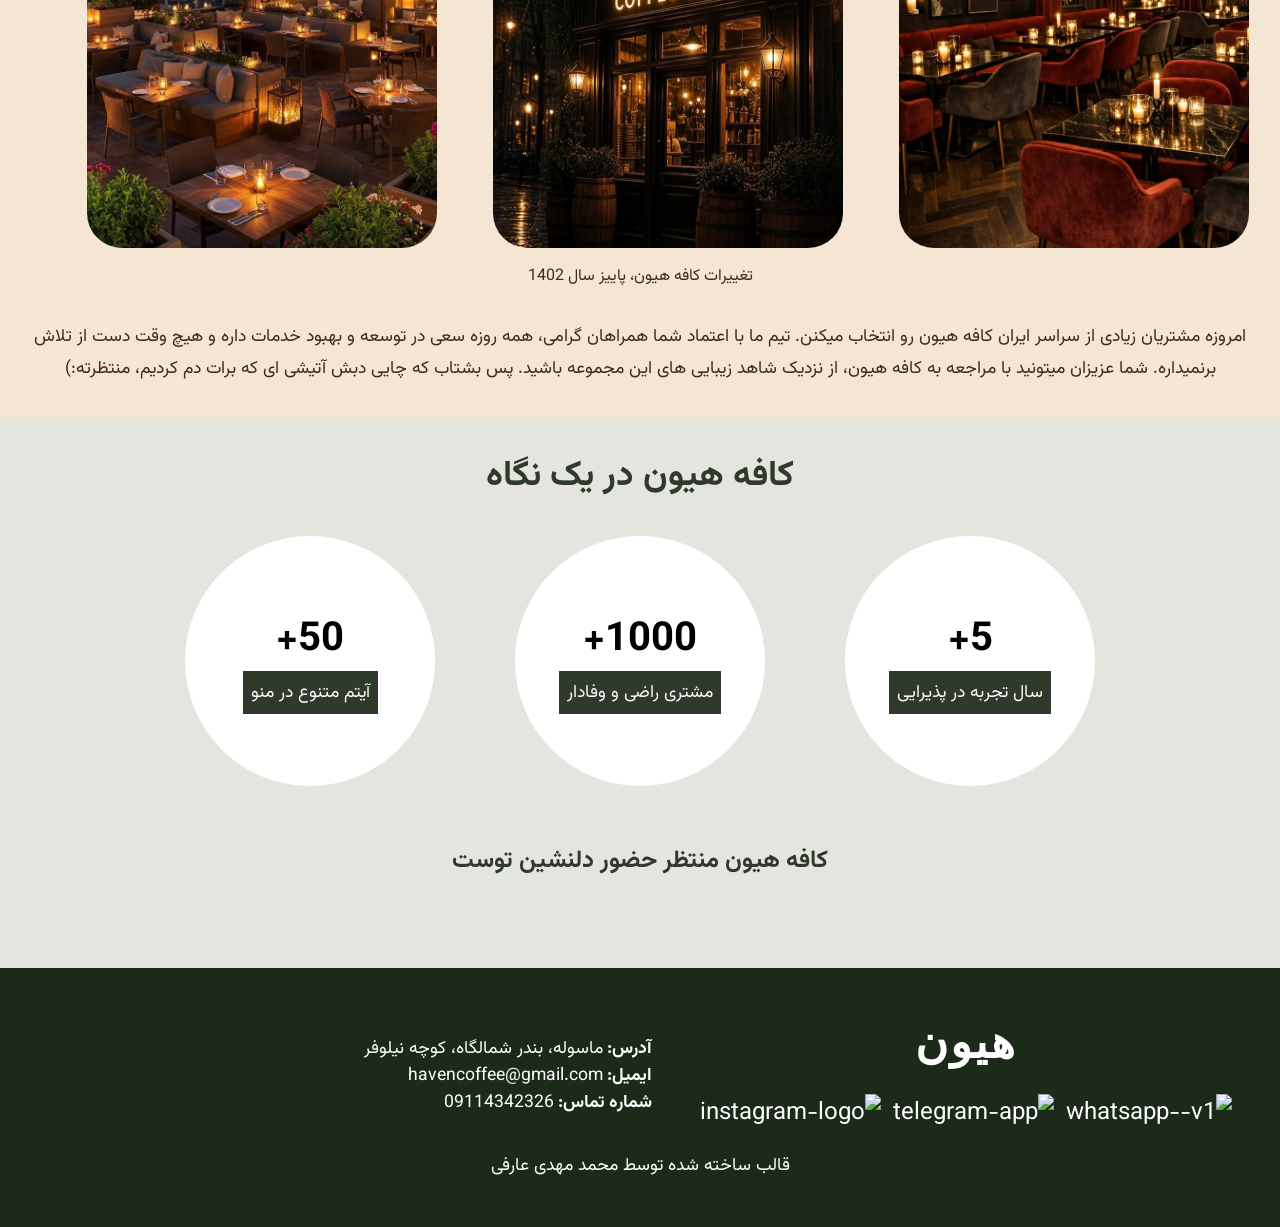
==== commit f303342e: "refactor: rename homepage to index for deployment" ====
--- a/about.html
+++ b/about.html
@@ -15,12 +15,12 @@
 
 <body>
     <header>
-        <a href="homepage.html" class="header-haven-logo haven-logo text-center">هیون</a>
+        <a href="index.html" class="header-haven-logo haven-logo text-center">هیون</a>
         <input type="checkbox" id="menu-toggle" class="menu-toggle">
         <label for="menu-toggle" class="menu-icon">☰</label>
         <nav aria-label="ناوبری اصلی سایت">
             <ul class="menu-items">
-                <li><a href="homepage.html">خانه</a></li>
+                <li><a href="index.html">خانه</a></li>
                 <li><a href="menu.html">منو</a></li>
                 <li><a href="about.html" aria-current="page">درباره ما</a></li>
                 <li><a href="contact.html">تماس با ما</a></li>
--- a/assets/css/base.css
+++ b/assets/css/base.css
@@ -33,7 +33,7 @@
     --color-black: #000000;
     --color-white: #ffffff;
     --color-about-hero: #4C5648;
-    --color-digits: #e5dada;
+    --color-digits: #e5e5e0;
     --color-contact-hero: #2b3528;
     --color-contact-content: #640f0f;
     --color-contact-map: #EAEAE5;
--- a/assets/css/about.css
+++ b/assets/css/about.css
@@ -187,13 +187,23 @@
     .story-caption-2,
     .story-caption-3
     {
-        line-height: 1.8;
+        line-height: 1.9;
         font-size: 1rem;
+        text-align: center;
+        padding: 0 0.5rem;
+    }
+    .story-caption-3
+    {
+        margin-top: 1.5rem;
     }
     .story-img-1 img,
     .story-img-2 img
     {
         max-width: 100%;
+    }
+    .story-img-2
+    {
+        margin-top: 2rem;
     }
     .story-img-1 > img
     {
